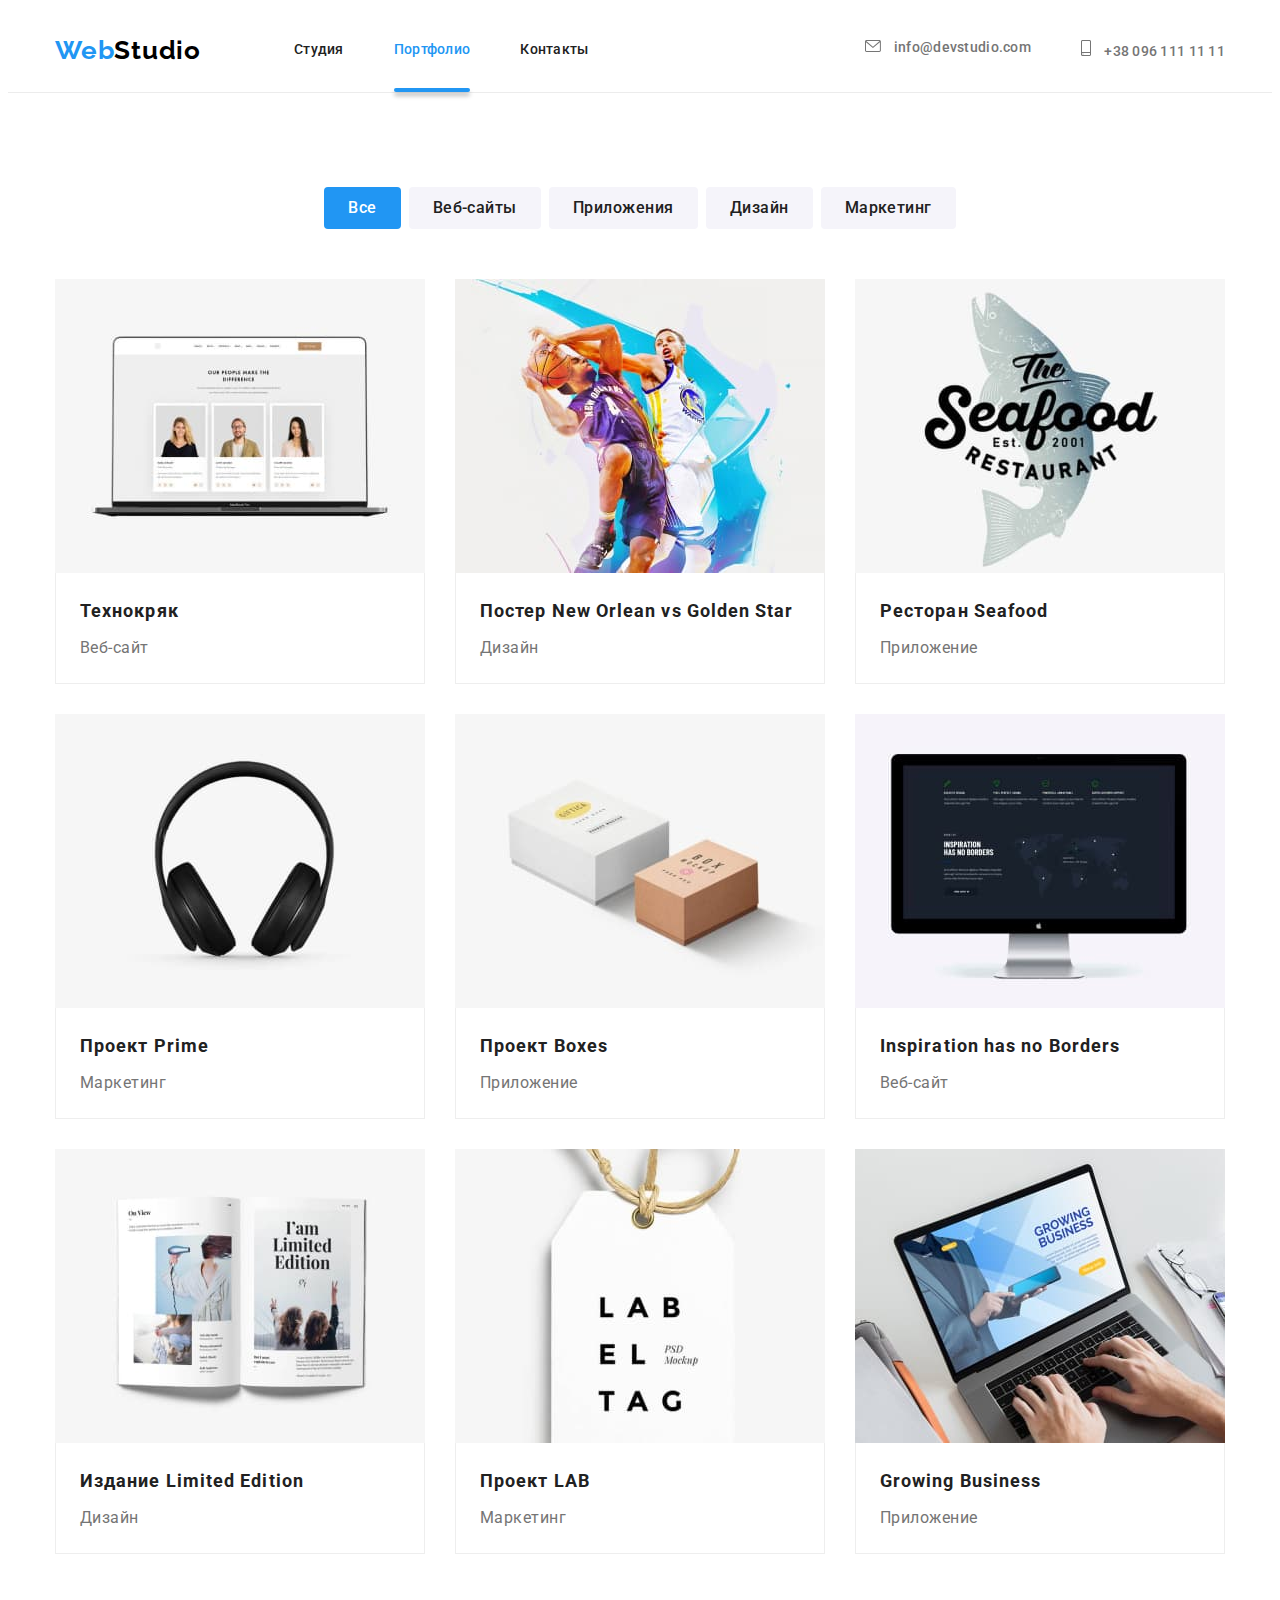
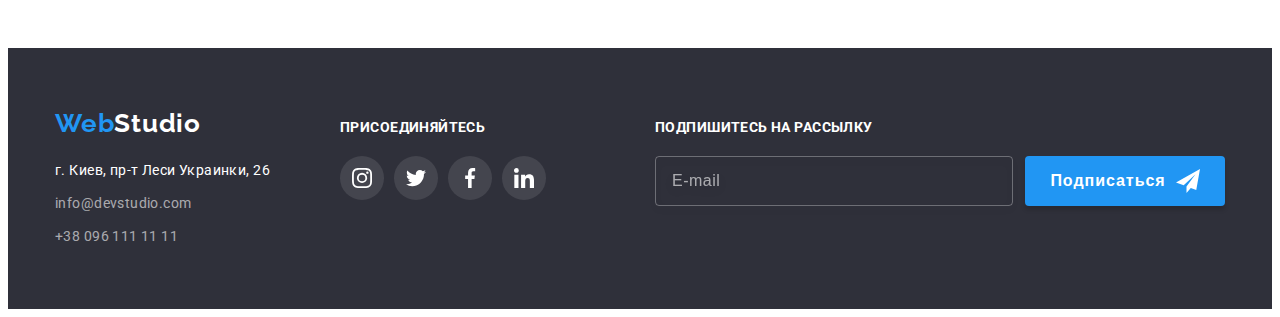
==== portfolio.html @ d6e1f1ae "add footer-form, form-icons" ====
<!DOCTYPE html>
<html lang="ru">
  <head>
    <meta charset="UTF-8" />
    <meta http-equiv="X-UA-Compatible" content="IE=edge" />
    <meta name="viewport" content="width=device-width, initial-scale=1.0" />
    <link rel="preconnect" href="https://fonts.googleapis.com" />
    <link rel="preconnect" href="https://fonts.gstatic.com" crossorigin />
    <link
      href="https://fonts.googleapis.com/css2?family=Raleway:wght@700&family=Roboto:wght@400;500;700;900&display=swap"
      rel="stylesheet"
    />
    <link
      rel="stylesheet"
      href="https://cdnjs.cloudflare.com/ajax/libs/modern-normalize/1.1.0/modern-normalize.min.css"
      integrity="sha512-wpPYUAdjBVSE4KJnH1VR1HeZfpl1ub8YT/NKx4PuQ5NmX2tKuGu6U/JRp5y+Y8XG2tV+wKQpNHVUX03MfMFn9Q=="
      crossorigin="anonymous"
      referrerpolicy="no-referrer"
    />
    <link rel="stylesheet" href="./css/styles.css" />
    <title>Web Studio</title>
  </head>
  <body>
    <header class="page-header">
      <div class="container header">
        <nav class="nav-header">
          <a href="" lang="en" class="logo"
            >Web<span class="logoend-header">Studio</span></a
          >
          <ul class="nav-list list">
            <li class="item">
              <a href="./index.html" class="link">Студия</a>
            </li>
            <li class="item">
              <a href="./portfolio.html" class="link current">Портфолио</a>
            </li>
            <li class="item"><a href="" class="link">Контакты</a></li>
          </ul>
        </nav>
        <ul class="contact-list list">
          <li class="item">
            <a href="mailto:info@devstudio.com" class="link">
              <svg class="contact-icon" width="16" height="12">
                <use href="./images/sprite.svg#icon-envelope"></use>
              </svg>
              info@devstudio.com
            </a>
          </li>
          <li class="item">
            <a href="tel:+38096111111" class="link">
              <svg class="contact-icon" width="10" height="16">
                <use href="./images/sprite.svg#icon-smartphone"></use>
              </svg>
              +38 096 111 11 11</a
            >
          </li>
        </ul>
      </div>
    </header>
    <main>
      <section class="section">
        <div class="container">
          <h1 class="visually-hidden">Our Projects</h1>
          <ul class="filter-list list">
            <li class="filter-list-item">
              <button type="button" class="button active">Все</button>
            </li>
            <li class="filter-list-item">
              <button type="button" class="button primary">Веб-сайты</button>
            </li>
            <li class="filter-list-item">
              <button type="button" class="button primary">Приложения</button>
            </li>
            <li class="filter-list-item">
              <button type="button" class="button primary">Дизайн</button>
            </li>
            <li class="filter-list-item">
              <button type="button" class="button primary">Маркетинг</button>
            </li>
          </ul>
          <ul class="projects-list list">
            <li class="projects-item">
              <a class="projects-link link" href="">
                <div class="projects-thumb">
                  <img
                    class="projects-card"
                    src="./images/projects-img-1.jpg"
                    alt="Главная страница сайта Технокряк"
                    width="370"
                    height="294"
                  />
                  <div class="projects-overlay">
                    <p class="overlay-description">
                      Ресурс предлагает комплексные предложения с разным уровнем
                      функционала и сервисов. Все это позволит посетителю
                      получить исчерпывающие сведения о компании или частном
                      лице.
                    </p>
                  </div>
                </div>
                <div class="project-description">
                  <h2 class="project-name">Технокряк</h2>
                  <p class="project-branch">Веб-сайт</p>
                </div>
              </a>
            </li>
            <li class="projects-item">
              <a class="projects-link link" href="">
                <div class="projects-thumb">
                  <img
                    class="projects-card"
                    src="./images/projects-img-2.jpg"
                    alt="Два баскетболиста в игре"
                    width="370"
                    height="294"
                  />
                  <div class="projects-overlay">
                    <p class="overlay-description">
                      Ресурс предлагает комплексные предложения с разным уровнем
                      функционала и сервисов. Все это позволит посетителю
                      получить исчерпывающие сведения о компании или частном
                      лице.
                    </p>
                  </div>
                </div>
                <div class="project-description">
                  <h2 class="project-name">
                    Постер <span lang="en">New Orlean vs Golden Star</span>
                  </h2>
                  <p class="project-branch">Дизайн</p>
                </div>
              </a>
            </li>
            <li class="projects-item">
              <a class="projects-link link" href="">
                <div class="projects-thumb">
                  <img
                    class="projects-card"
                    src="./images/projects-img-3.jpg"
                    alt="Логотип ресторана Seafood"
                    width="370"
                    height="294"
                  />
                  <div class="projects-overlay">
                    <p class="overlay-description">
                      Ресурс предлагает комплексные предложения с разным уровнем
                      функционала и сервисов. Все это позволит посетителю
                      получить исчерпывающие сведения о компании или частном
                      лице.
                    </p>
                  </div>
                </div>
                <div class="project-description">
                  <h2 class="project-name">
                    Ресторан <span lang="en">Seafood</span>
                  </h2>
                  <p class="project-branch">Приложение</p>
                </div>
              </a>
            </li>
            <li class="projects-item">
              <a class="projects-link link" href="">
                <div class="projects-thumb">
                  <img
                    class="projects-card"
                    src="./images/projects-img-4.jpg"
                    alt="Черные наушники"
                    width="370"
                    height="294"
                  />
                  <div class="projects-overlay">
                    <p class="overlay-description">
                      Ресурс предлагает комплексные предложения с разным уровнем
                      функционала и сервисов. Все это позволит посетителю
                      получить исчерпывающие сведения о компании или частном
                      лице.
                    </p>
                  </div>
                </div>
                <div class="project-description">
                  <h2 class="project-name">
                    Проект <span lang="en">Prime</span>
                  </h2>
                  <p class="project-branch">Маркетинг</p>
                </div>
              </a>
            </li>
            <li class="projects-item">
              <a class="projects-link link" href="">
                <div class="projects-thumb">
                  <img
                    class="projects-card"
                    src="./images/projects-img-5.jpg"
                    alt="Две коробочки"
                    width="370"
                    height="294"
                  />
                  <div class="projects-overlay">
                    <p class="overlay-description">
                      Ресурс предлагает комплексные предложения с разным уровнем
                      функционала и сервисов. Все это позволит посетителю
                      получить исчерпывающие сведения о компании или частном
                      лице.
                    </p>
                  </div>
                </div>
                <div class="project-description">
                  <h2 class="project-name">
                    Проект <span lang="en">Boxes</span>
                  </h2>
                  <p class="project-branch">Приложение</p>
                </div>
              </a>
            </li>
            <li class="projects-item">
              <a class="projects-link link" href="">
                <div class="projects-thumb">
                  <img
                    class="projects-card"
                    src="./images/projects-img-6.jpg"
                    alt="Главная страница сайта Inspiration"
                    width="370"
                    height="294"
                  />
                  <div class="projects-overlay">
                    <p class="overlay-description">
                      Ресурс предлагает комплексные предложения с разным уровнем
                      функционала и сервисов. Все это позволит посетителю
                      получить исчерпывающие сведения о компании или частном
                      лице.
                    </p>
                  </div>
                </div>
                <div class="project-description">
                  <h2 lang="en" class="project-name">
                    Inspiration has no Borders
                  </h2>
                  <p class="project-branch">Веб-сайт</p>
                </div>
              </a>
            </li>
            <li class="projects-item">
              <a class="projects-link link" href="">
                <div class="projects-thumb">
                  <img
                    class="projects-card"
                    src="./images/projects-img-7.jpg"
                    alt="Открытая книга"
                    width="370"
                    height="294"
                  />
                  <div class="projects-overlay">
                    <p class="overlay-description">
                      Ресурс предлагает комплексные предложения с разным уровнем
                      функционала и сервисов. Все это позволит посетителю
                      получить исчерпывающие сведения о компании или частном
                      лице.
                    </p>
                  </div>
                </div>
                <div class="project-description">
                  <h2 class="project-name">
                    Издание <span lang="en">Limited Edition</span>
                  </h2>
                  <p class="project-branch">Дизайн</p>
                </div>
              </a>
            </li>
            <li class="projects-item">
              <a class="projects-link link" href="">
                <div class="projects-thumb">
                  <img
                    class="projects-card"
                    src="./images/projects-img-8.jpg"
                    alt="Бирка с логотипом LAB"
                    width="370"
                    height="294"
                  />
                  <div class="projects-overlay">
                    <p class="overlay-description">
                      Ресурс предлагает комплексные предложения с разным уровнем
                      функционала и сервисов. Все это позволит посетителю
                      получить исчерпывающие сведения о компании или частном
                      лице.
                    </p>
                  </div>
                </div>
                <div class="project-description">
                  <h2 class="project-name">
                    Проект <span lang="en">LAB</span>
                  </h2>
                  <p class="project-branch">Маркетинг</p>
                </div>
              </a>
            </li>
            <li class="projects-item">
              <a class="projects-link link" href="">
                <div class="projects-thumb">
                  <img
                    class="projects-card"
                    src="./images/projects-img-9.jpg"
                    alt="Ноутбук с открытой страниецей приложения"
                    width="370"
                    height="294"
                  />
                  <div class="projects-overlay">
                    <p class="overlay-description">
                      Ресурс предлагает комплексные предложения с разным уровнем
                      функционала и сервисов. Все это позволит посетителю
                      получить исчерпывающие сведения о компании или частном
                      лице.
                    </p>
                  </div>
                </div>
                <div class="project-description">
                  <h2 class="project-name" lang="en">Growing Business</h2>
                  <p class="project-branch">Приложение</p>
                </div>
              </a>
            </li>
          </ul>
        </div>
      </section>
    </main>
    <footer class="footer">
      <div class="container footer-contacts">
        <div class="footer-addresses">
          <a href="" lang="en" class="logo footer-logo"
            >Web<span class="logoend-footer">Studio</span></a
          >
          <address class="address-list">
            <ul class="list">
              <li class="address-link">
                <a href="" class="address address-item"
                  >г. Киев, пр-т Леси Украинки, 26</a
                >
              </li>
              <li class="address-link">
                <a href="mailto:info@devstudio.com" class="address"
                  >info@devstudio.com</a
                >
              </li>
              <li class="address-link">
                <a href="tel:+38096111111" class="address">+38 096 111 11 11</a>
              </li>
            </ul>
          </address>
        </div>
        <div class="social-links">
          <strong class="social-links-title">Присоединяйтесь</strong>
          <ul class="social-links-list list">
            <li class="social-links-item">
              <a href="" class="social-links-link">
                <svg class="social-links-icon" width="20" height="20">
                  <use href="./images/sprite.svg#icon-instagram"></use>
                </svg>
              </a>
            </li>
            <li class="social-links-item">
              <a href="" class="social-links-link">
                <svg class="team-contacts-icon" width="20" height="20">
                  <use href="./images/sprite.svg#icon-twitter"></use>
                </svg>
              </a>
            </li>
            <li class="social-links-item">
              <a href="" class="social-links-link">
                <svg class="team-contacts-icon" width="20" height="20">
                  <use href="./images/sprite.svg#icon-facebook"></use>
                </svg>
              </a>
            </li>
            <li class="social-links-item">
              <a href="" class="social-links-link">
                <svg class="team-contacts-icon" width="20" height="20">
                  <use href="./images/sprite.svg#icon-linkedin"></use>
                </svg>
              </a>
            </li>
          </ul>
        </div>
        <div class="subscribe">
          <strong class="subscribe-title">Подпишитесь на рассылку</strong>
          <form class="subscribe-form">
            <input
              type="email"
              name="email"
              class="subscribe-input"
              placeholder="E-mail"
            />
            <button type="submit" class="subscribe-button">
              Подписаться
              <svg class="subscribe-icon" width="24" height="24">
                <use href="/images/sprite.svg#icon-send"></use>
              </svg>
            </button>
          </form>
        </div>
      </div>
    </footer>
  </body>
</html>
---- css/styles.css ----
/*--цвет заголовков #212121 */
/*--цвет текста #757575 */
/*--белый цвет #FFFFFF */
/*-- цвет акцента #2196F3 */
/*-- прозрачный белый футер rgba(255, 255, 255, 0.6) */
/* -- черный цвет #000000 */
/* фон герой, футер #2F303A */
/* доп.фон #F5F4FA */
:root {
  --primary-text-color: #757575;
  --secondary-text-color: #ffffff;
  --title-color: #212121;
  --accent-color: #2196f3;
  --logoend-color-header: #000000;
  --logoend-color-footer: #ffffff;
  --background-main-color: #ffffff;
  --background-second-color: #f5f4fa;
  --background-dark-color: #2f303a;
}

html {
  box-sizing: border-box;
}

*,
*::before,
*::after {
  box-sizing: inherit;
}

body {
  background-color: var(--background-main-color);
  color: var(--primary-text-color);
  font-family: "Roboto", sans-serif;
}

p {
  margin-top: 0;
  margin-bottom: 0;
}

h2,
h3 {
  margin-top: 0;
  margin-bottom: 0;
}

.list {
  padding: 0;
  margin: 0;
  list-style: none;
}

.link {
  text-decoration: none;
}

.visually-hidden {
  position: absolute;
  white-space: nowrap;
  width: 1px;
  height: 1px;
  overflow: hidden;
  border: 0;
  padding: 0;
  clip: rect(0 0 0 0);
  clip-path: inset(50%);
  margin: -1px;
}

.container {
  margin-right: auto;
  margin-left: auto;
  width: 1200px;
  padding-right: 15px;
  padding-left: 15px;
}

/* Page-header */

.page-header {
  border-bottom: 1px solid #ececec;
}

.header {
  display: flex;
  align-items: center;
}

.nav-header {
  display: flex;
  align-items: center;
}

.logo {
  margin-right: 93px;
  padding-top: 24px;
  padding-bottom: 24px;

  font-family: "Raleway";
  font-weight: 700;
  font-size: 26px;
  line-height: 1.19;
  letter-spacing: 0.03em;
  color: var(--accent-color);
  text-decoration: none;
}

.logoend-header {
  color: var(--logoend-color-header);
}

/* Site-nav */

.nav-list {
  display: flex;
  margin-bottom: 0;
}

.nav-list > .item:not(:last-child) {
  margin-right: 50px;
}

.nav-list .link {
  position: relative;
  display: block;
  padding-top: 32px;
  padding-bottom: 32px;
  font-weight: 500;
  font-size: 14px;
  line-height: 1.14;
  letter-spacing: 0.02em;
  color: var(--title-color);
  text-decoration: none;

  transition-property: color;
  transition-duration: 250ms;
  transition-timing-function: cubic-bezier(0.4, 0, 0.2, 1);
}

.nav-list .link:hover,
.nav-list .link:focus {
  color: var(--accent-color);
}

.nav-list .link.current {
  color: var(--accent-color);
}

.nav-list .link.current::after {
  position: absolute;
  left: 0;
  bottom: -2.5px;
  content: "";
  display: block;
  width: 100%;
  height: 4px;
  background-color: var(--accent-color);
  border-radius: 2px;
  box-shadow: 0px 4px 4px rgba(0, 0, 0, 0.25);
}

/* Contacts */

.contact-list {
  display: flex;
  margin-left: auto;
}

.contact-list > .item:not(:last-child) {
  margin-right: 50px;
}

.contact-list .link {
  display: block;
  padding-top: 32px;
  padding-bottom: 32px;

  font-weight: 500;
  font-size: 14px;
  line-height: 1.14;
  letter-spacing: 0.02em;
  color: var(--primary-text-color);
  text-decoration: none;

  transition: color 250ms cubic-bezier(0.4, 0, 0.2, 1);
}

.contact-list .link:hover,
.contact-list .link:focus {
  color: var(--accent-color);
}

.contact-icon {
  margin-right: 10px;
  fill: currentColor;
}

/* Hero */

.hero {
  padding-top: 200px;
  padding-bottom: 200px;
  background-color: var(--background-dark-color);
  text-align: center;
  border-top: 0;
}

.hero.overlay {
  max-width: 1600px;
  height: 600px;
  background-image: linear-gradient(
      to right,
      rgba(47, 48, 58, 0.4),
      rgba(47, 48, 58, 0.4)
    ),
    url(../images/hero-bgimage.jpg);
  background-position: center;
  background-repeat: no-repeat;
  background-size: cover;
  margin: auto;
  border-top: 0;
}

.hero-title {
  margin-top: 0;
  margin-bottom: 30px;
  margin-left: auto;
  margin-right: auto;
  width: 696px;

  font-weight: 900;
  font-size: 44px;
  line-height: 1.36;
  letter-spacing: 0.06em;
  text-transform: uppercase;
  color: var(--secondary-text-color);
}

/* Features */

.features {
  display: flex;
}

.features-item {
  width: 270px;
}

.features-item + .features-item {
  margin-left: 30px;
}

.thumb {
  display: flex;
  justify-content: center;
  align-items: center;
  margin-bottom: 30px;
  height: 120px;
  background-color: var(--background-second-color);
}

/* .features-item::before {
  display: block;
  content: "";
  height: 120px;
  margin-bottom: 30px;
  background-repeat: no-repeat;
  background-position: center;
  background-color: var(--background-second-color);
}

.icon-antenna::before {
  background-image: url(../images/antenna-1.svg);
}

.icon-clock::before {
  background-image: url(../images/clock-1.svg);
}

.icon-diagram::before {
  background-image: url(../images/diagram-1.svg);
}

.icon-astronaut::before {
  background-image: url(../images/astronaut-1.svg);
} */

.features-title {
  margin-top: 0;
  margin-bottom: 10px;

  font-weight: 700;
  font-size: 14px;
  line-height: 1.14;
  letter-spacing: 0.03em;
  text-transform: uppercase;
  color: var(--title-color);
}

.features-text {
  font-family: "Roboto";
  font-style: normal;
  font-weight: 400;
  font-size: 14px;
  line-height: 1.71;
  letter-spacing: 0.03em;
  color: var(--primary-text-color);
}

/* Section */

.section {
  padding-top: 94px;
  padding-bottom: 94px;
}

.section-title {
  margin-top: 0;
  margin-bottom: 50px;

  font-weight: 700;
  font-size: 36px;
  line-height: 1.17;
  text-align: center;
  letter-spacing: 0.03em;
  color: var(--title-color);
}

/* Activities */

.section.activities {
  padding-top: 0;
}

.activities-list {
  display: flex;
}

.activities-item {
  position: relative;
}

.activities-item:not(:last-child) {
  margin-right: 30px;
}

.activities-img {
  display: block;
}

.activities-label {
  position: absolute;
  bottom: 0;
  left: 0;
  content: "";
  width: 100%;
  height: 70px;

  display: flex;
  justify-content: center;
  align-items: center;

  font-weight: 700;
  font-size: 14px;
  line-height: 1.14px;
  letter-spacing: 0.03em;
  text-transform: uppercase;

  color: var(--secondary-text-color);
  background: rgba(47, 48, 58, 0.8);

  filter: drop-shadow(0px 4px 4px rgba(0, 0, 0, 0.25));
}

/* Team */

.team {
  background-color: var(--background-second-color);
}

.team-list {
  display: flex;
}

.team-item {
  background-color: var(--background-main-color);
  box-shadow: 0px 1px 3px rgba(0, 0, 0, 0.12), 0px 1px 1px rgba(0, 0, 0, 0.14),
    0px 2px 1px rgba(0, 0, 0, 0.2);
  border-radius: 0px 0px 4px 4px;
}

.team-item:not(:last-child) {
  margin-right: 30px;
}

.team-photo {
  display: block;
}

.team-text {
  padding: 30px 32px;
}

.team-title {
  margin-top: 0;
  margin-bottom: 10px;

  font-weight: 500;
  font-size: 16px;
  line-height: 1.19;
  text-align: center;
  letter-spacing: 0.03em;
  color: var(--title-color);
}

.team-job {
  margin-bottom: 16px;

  font-weight: 400;
  font-size: 16px;
  line-height: 1.19;
  text-align: center;
  letter-spacing: 0.03em;
  color: var(--primary-text-color);
}

.team-contacts {
  display: flex;
}

.team-contacts-item {
  width: 44px;
  height: 44px;
}

.team-contacts-item:not(:last-child) {
  margin-right: 10px;
}

.team-contacts-link {
  display: flex;
  width: 100%;
  height: 100%;
  justify-content: center;
  align-items: center;
  border-radius: 50%;
  cursor: pointer;

  color: #afb1b8;

  transition: background-color 250ms cubic-bezier(0.4, 0, 0.2, 1),
    color 250ms cubic-bezier(0.4, 0, 0.2, 1);
}

.team-contacts-link:hover,
.team-contacts-link:focus {
  background-color: var(--accent-color);
  color: var(--secondary-text-color);
}

.team-contacts-icon {
  fill: currentColor;
}

/* Button */

.button {
  display: inline-block;
  border-radius: 4px;
  border-color: transparent;
  padding: 6px 22px;

  color: var(--title-color);
  background-color: var(--background-second-color);
  text-decoration: none;
  font-family: inherit;
  cursor: pointer;
}

.button.secondary {
  min-width: 200px;
  padding: 10px 32px;

  color: var(--secondary-text-color);
  background-color: var(--accent-color);

  font-weight: 700;
  font-size: 16px;
  line-height: 1.88;
  letter-spacing: 0.06em;
  text-align: center;

  transition: background-color 250ms cubic-bezier(0.4, 0, 0.2, 1);
  /* display: flex;
  align-items: center;
   */
}

.secondary:hover,
.secondary:focus {
  background-color: #188ce8;
}

/* Clients */

.clients-list {
  display: flex;
}

.clients-item {
  width: 170px;
  height: 92px;
}

.clients-item:not(:last-child) {
  margin-right: 30px;
}

.clients-link {
  display: flex;
  justify-content: center;
  align-items: center;
  width: 100%;
  height: 100%;
  border: 1px solid #afb1b8;
  border-radius: 4px;
  color: #afb1b8;

  transition: border 250ms cubic-bezier(0.4, 0, 0.2, 1),
    color 250ms cubic-bezier(0.4, 0, 0.2, 1);
}

.clients-link:hover,
.clients-link:focus {
  border: 1px solid var(--accent-color);
  color: var(--accent-color);
}

.clients-icon {
  fill: currentColor;
}

/* .clients-icon:hover,
.clients-icon:focus {
  fill: var(--accent-color);
} */

/* Footer */

.footer {
  padding-top: 60px;
  padding-bottom: 60px;
  background-color: var(--background-dark-color);
}

.footer-contacts {
  display: flex;
  align-items: baseline;
}

.footer-addresses {
  margin-right: 70px;
}

.footer-logo {
  display: block;
  margin-right: 0;
  margin-bottom: 20px;
  padding-top: 0;
  padding-bottom: 0;
}

.logoend-footer {
  color: var(--logoend-color-footer);
}

.address-link:not(:last-child) {
  margin-bottom: 9px;
}
.address {
  font-style: normal;
  font-size: 14px;
  line-height: 1.71;
  letter-spacing: 0.03em;
  color: rgba(255, 255, 255, 0.6);
  text-decoration: none;

  transition: color 250ms cubic-bezier(0.4, 0, 0.2, 1);
}

.address-item {
  margin-top: 0;

  color: var(--secondary-text-color);
  text-decoration: none;
}

.address:hover,
.address:focus {
  color: var(--accent-color);
}

/* .social-links {
  display: flex;
  align-items: baseline;
} */

.social-links > .social-links-title,
.subscribe > .subscribe-title {
  font-family: "Roboto";
  font-style: normal;
  font-weight: 700;
  font-size: 14px;
  line-height: 1.14;
  letter-spacing: 0.03em;
  text-transform: uppercase;
  color: var(--secondary-text-color);
}

.social-links-list {
  display: flex;
  margin-top: 20px;
}

.social-links-item {
  width: 44px;
  height: 44px;
}

.social-links-item:not(:last-child) {
  margin-right: 10px;
}

.social-links-link {
  display: flex;
  width: 100%;
  height: 100%;
  justify-content: center;
  align-items: center;
  background-color: rgba(255, 255, 255, 0.1);
  border-radius: 50%;
  color: var(--secondary-text-color);

  transition: background-color 250ms cubic-bezier(0.4, 0, 0.2, 1);
}

.social-links-link:hover,
.social-links-link:focus {
  background-color: var(--accent-color);
}

.social-links-icon {
  fill: currentColor;
}

/* .instagram {
  background-image: url(../images/instagram-footer.svg);
}

.twitter {
  background-image: url(../images/twitter-footer.svg);
}

.facebook {
  background-image: url(../images/facebook-footer.svg);
}

.linkedin {
  background-image: url(../images/linkedin-footer.svg);
} */

.subscribe {
  margin-left: auto;
}

.subscribe-form {
  display: flex;
  margin-top: 20px;
}

.subscribe-input {
  width: 358px;
  height: 50px;
  margin-right: 12px;
  padding-left: 16px;

  background-color: transparent;
  border: 1px solid rgba(255, 255, 255, 0.3);
  filter: drop-shadow(0px 4px 4px rgba(0, 0, 0, 0.15));
  border-radius: 4px;
}

.subscribe-input::placeholder {
  font-size: 16px;
  line-height: 1.25;
  letter-spacing: 0.03em;

  color: rgba(255, 255, 255, 0.6);
}

.subscribe-button {
  display: flex;
  justify-content: center;
  align-items: center;
  text-align: center;
  width: 200px;
  height: 50px;
  padding: 0;
  border: 0;

  font-weight: 700;
  font-size: 16px;
  line-height: 1.88;
  letter-spacing: 0.06em;

  background-color: var(--accent-color);
  color: var(--secondary-text-color);
  border-style: none;
  box-shadow: 0px 4px 4px rgba(0, 0, 0, 0.15);
  border-radius: 4px;
}

.subscribe-icon {
  margin-left: 10px;
}

/* Portfolio */

.filter-list {
  display: flex;
  margin-bottom: 50px;
  justify-content: center;
}

.filter-list-item:not(:last-child) {
  margin-right: 8px;
}

.button.active {
  background-color: var(--accent-color);
  font-weight: 500;
  font-size: 16px;
  line-height: 1.62;
  text-align: center;
  letter-spacing: 0.03em;
  color: var(--secondary-text-color);

  transition: box-shadow 250ms cubic-bezier(0.4, 0, 0.2, 1);
}

.button.primary {
  font-weight: 500;
  font-size: 16px;
  line-height: 1.62;
  text-align: center;
  letter-spacing: 0.03em;
  color: var(--title-color);

  transition: background-color 250ms cubic-bezier(0.4, 0, 0.2, 1),
    color 250ms cubic-bezier(0.4, 0, 0.2, 1),
    box-shadow 250ms cubic-bezier(0.4, 0, 0.2, 1);
}

.active:hover,
.active:focus {
  box-shadow: 0px 3px 1px rgba(0, 0, 0, 0.1), 0px 1px 2px rgba(0, 0, 0, 0.08);
}

.button.primary:hover,
.button.primary:focus {
  background-color: var(--accent-color);
  color: var(--secondary-text-color);
  box-shadow: 0px 3px 1px rgba(0, 0, 0, 0.1), 0px 1px 2px rgba(0, 0, 0, 0.08),
    0px 2px 2px rgba(0, 0, 0, 0.12);
}

.projects-list {
  display: flex;
  flex-wrap: wrap;
}

.projects-item {
  width: 370px;
  margin-right: 30px;
  margin-bottom: 30px;
}

.projects-link {
  display: block;

  transition: box-shadow 250ms cubic-bezier(0.4, 0, 0.2, 1);
}

.projects-link:hover,
.projects-link:focus {
  box-shadow: 0px 1px 1px rgba(0, 0, 0, 0.12), 0px 4px 4px rgba(0, 0, 0, 0.06),
    1px 4px 6px rgba(0, 0, 0, 0.16);
}

.projects-item:nth-child(3n) {
  margin-right: 0;
}

.projects-item:nth-last-child(-n + 3) {
  margin-bottom: 0;
}

.projects-thumb {
  position: relative;
  overflow: hidden;
}

.projects-overlay {
  position: absolute;
  width: 100%;
  height: 100%;
  top: 0;
  left: 0;
  background: rgba(33, 150, 243, 0.9);

  padding: 63px 24px;

  transform: translateY(101%);
  transition: transform 250ms cubic-bezier(0.4, 0, 0.2, 1);
}

.projects-link:hover .projects-overlay,
.projects-link:focus .projects-overlay {
  transform: translateY(0);
}

.projects-card {
  display: block;
}

.overlay-description {
  font-size: 18px;
  line-height: 1.56;
  letter-spacing: 0.03em;

  color: var(--secondary-text-color);
}

.project-description {
  padding: 20px 24px;
  border-left: 1px solid #eeeeee;
  border-right: 1px solid #eeeeee;
  border-bottom: 1px solid #eeeeee;
}

.project-name {
  margin-top: 0;
  margin-bottom: 4px;

  font-size: 18px;
  line-height: 2;
  letter-spacing: 0.06em;
  color: var(--title-color);
}

.project-branch {
  font-size: 16px;
  line-height: 1.88;
  letter-spacing: 0.03em;
  color: var(--primary-text-color);
}

/* Backdrop */

.backdrop {
  position: fixed;
  top: 0;
  left: 0;
  width: 100%;
  height: 100%;
  background: rgba(0, 0, 0, 0.2);

  transition: opacity 500ms cubic-bezier(0.4, 0, 0.2, 1),
    visibility 550ms cubic-bezier(0.4, 0, 0.2, 1);
}

.is-hidden {
  opacity: 0;
  visibility: hidden;
  pointer-events: none;
}

.backdrop.is-hidden .modal {
  transform: translate(-50%, -50%) scale(1.1);
}

.modal {
  position: absolute;
  top: 50%;
  left: 50%;
  transform: translate(-50%, -50%) scale(1);
  transition: transform 300ms cubic-bezier(0.4, 0, 0.2, 1);

  width: 528px;
  min-height: 581px;
  filter: drop-shadow(0px 4px 4px rgba(0, 0, 0, 0.25));
  border-radius: 4px;
  padding: 40px;

  background-color: var(--background-main-color);
}

.modal-title {
  margin-bottom: 12px;

  font-weight: 700;
  font-size: 20px;
  line-height: 1.15;
  text-align: center;
  letter-spacing: 0.03em;

  color: var(--title-color);
}

.btn-close {
  display: flex;
  justify-content: center;
  align-items: center;

  position: absolute;
  top: 8px;
  right: 8px;
  width: 30px;
  height: 30px;
  border-radius: 50%;
  background-color: var(--background-main-color);
  border: 1px solid rgba(0, 0, 0, 0.1);
  filter: drop-shadow(0px 4px 4px rgba(0, 0, 0, 0.25));
}

.close-icon {
  width: 11px;
  height: 11px;
}

.modal-input {
  width: 100%;
  height: 40px;
  margin-bottom: 10px;

  border: 1px solid rgba(33, 33, 33, 0.2);
  border-radius: 4px;
  background-color: transparent;
}
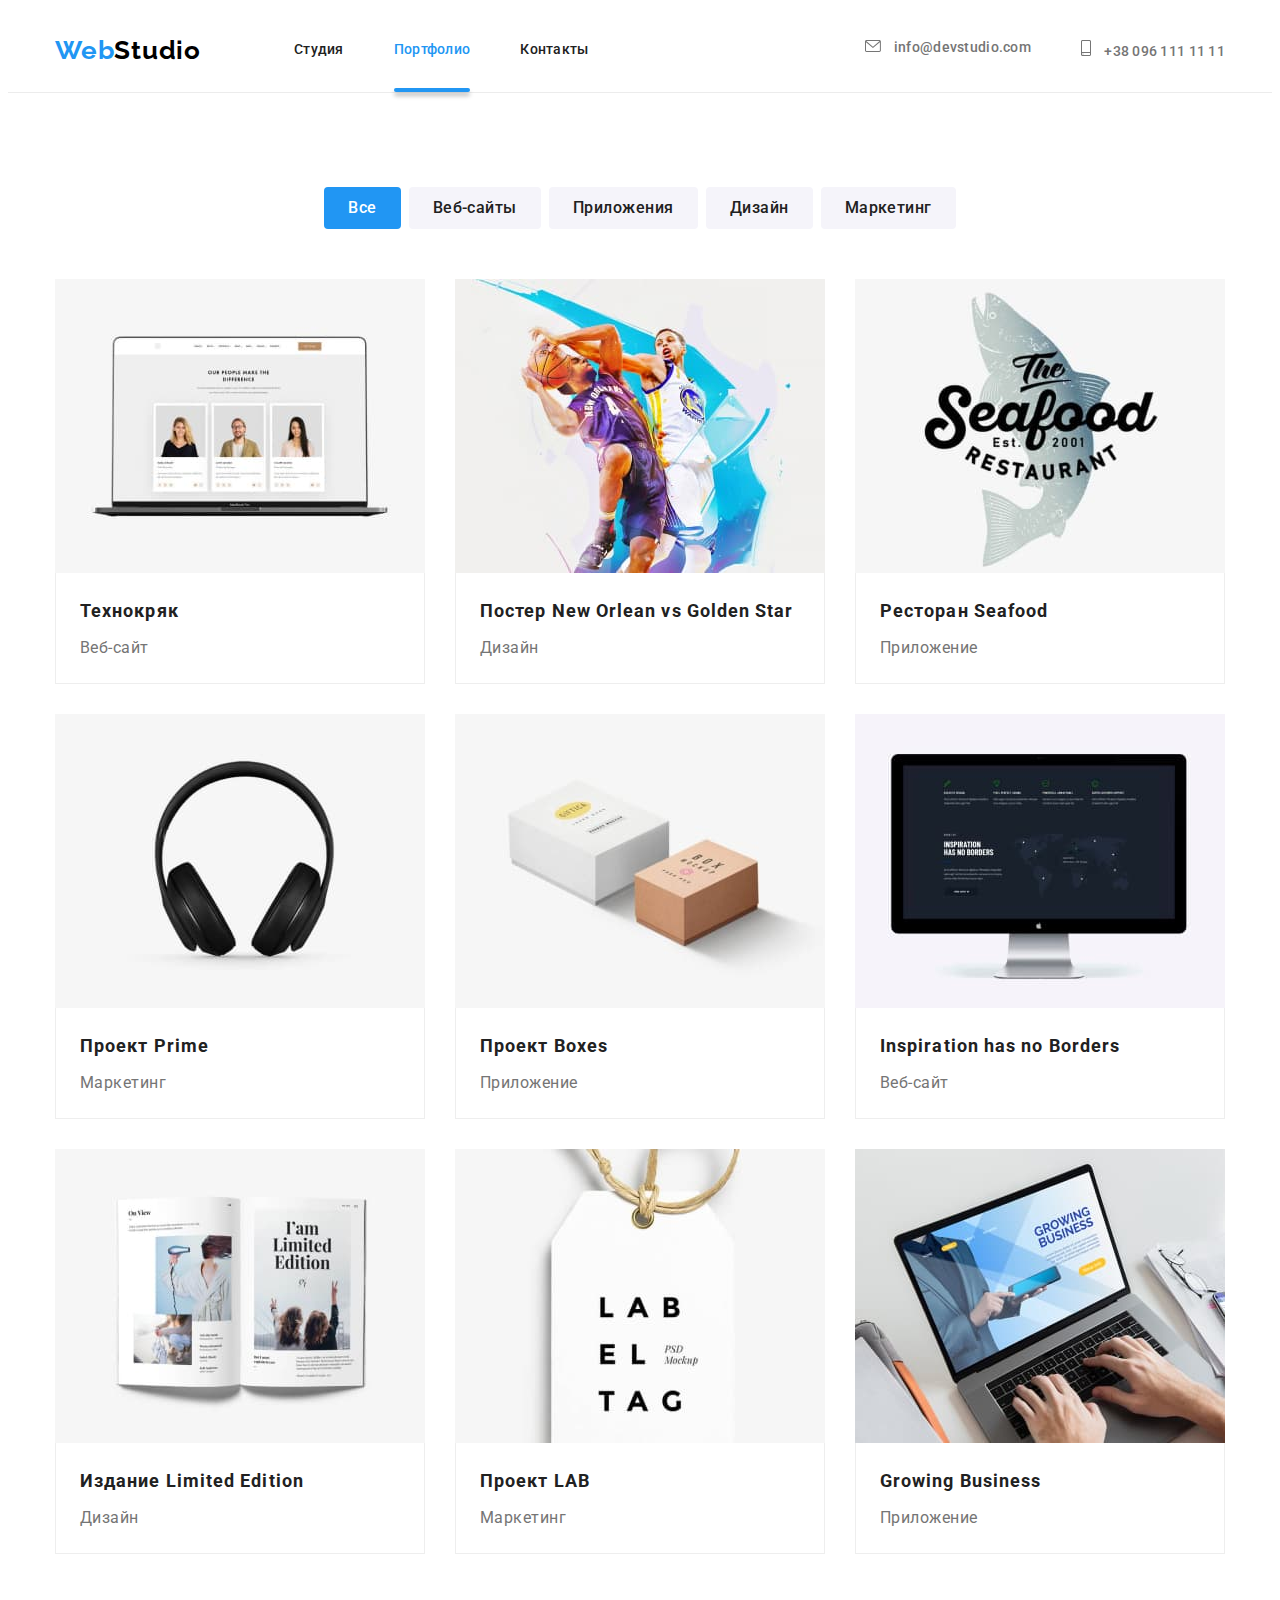
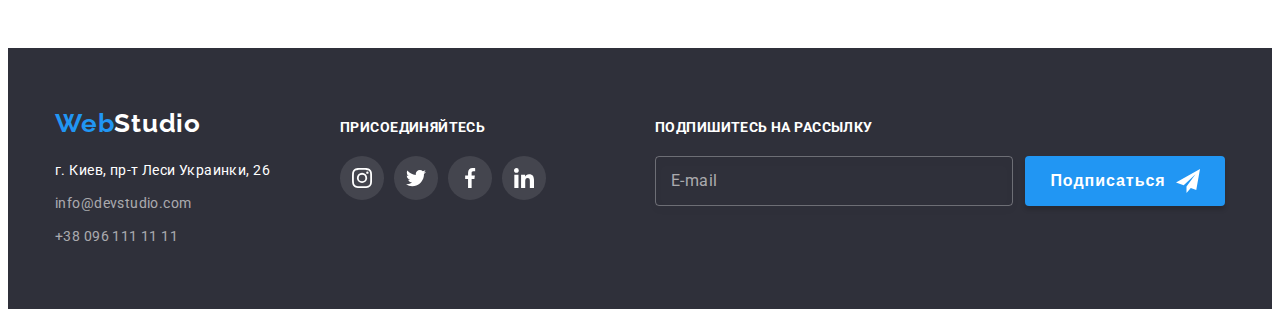
==== commit db197b9c: "add modal window&checkbox" ====
--- a/portfolio.html
+++ b/portfolio.html
@@ -382,12 +382,15 @@
         <div class="subscribe">
           <strong class="subscribe-title">Подпишитесь на рассылку</strong>
           <form class="subscribe-form">
-            <input
-              type="email"
-              name="email"
-              class="subscribe-input"
-              placeholder="E-mail"
-            />
+            <div class="form-field">
+              <label for="email" class="subscribe-label">E-mail</label>
+              <input
+                type="email"
+                name="email"
+                class="subscribe-input"
+                id="email"
+              />
+            </div>
             <button type="submit" class="subscribe-button">
               Подписаться
               <svg class="subscribe-icon" width="24" height="24">
--- a/css/styles.css
+++ b/css/styles.css
@@ -679,11 +679,29 @@
   margin-top: 20px;
 }
 
+.form-field {
+  position: relative;
+}
+
+.subscribe-label {
+  position: absolute;
+  top: 50%;
+  left: 16px;
+  transform: translateY(-50%);
+
+  font-size: 16px;
+  line-height: 1.25;
+  letter-spacing: 0.03em;
+
+  color: rgba(255, 255, 255, 0.6);
+}
+
 .subscribe-input {
   width: 358px;
   height: 50px;
   margin-right: 12px;
-  padding-left: 16px;
+  padding-left: 75px;
+  color: var(--secondary-text-color);
 
   background-color: transparent;
   border: 1px solid rgba(255, 255, 255, 0.3);
@@ -691,18 +709,14 @@
   border-radius: 4px;
 }
 
-.subscribe-input::placeholder {
-  font-size: 16px;
-  line-height: 1.25;
-  letter-spacing: 0.03em;
-
-  color: rgba(255, 255, 255, 0.6);
-}
-
 .subscribe-button {
   display: flex;
   justify-content: center;
   align-items: center;
+}
+
+.subscribe-button,
+.modal-button {
   text-align: center;
   width: 200px;
   height: 50px;
@@ -939,12 +953,137 @@
   height: 11px;
 }
 
+.modal-label {
+  display: block;
+  margin-bottom: 4px;
+
+  font-size: 12px;
+  line-height: 1.17;
+  letter-spacing: 0.01em;
+
+  color: var(--primary-text-color);
+}
+
+.modal-field {
+  margin-bottom: 10px;
+}
+
+.modal-field:nth-child(4) {
+  margin-bottom: 20px;
+}
+
+.modal-field:nth-child(5) {
+  margin-bottom: 30px;
+}
+
+.input-wrap {
+  position: relative;
+}
+
 .modal-input {
   width: 100%;
   height: 40px;
-  margin-bottom: 10px;
+  padding-left: 42px;
 
   border: 1px solid rgba(33, 33, 33, 0.2);
   border-radius: 4px;
   background-color: transparent;
-}
+  outline: transparent;
+
+  transition: border-color 250ms cubic-bezier(0.4, 0, 0.2, 1),
+    fill 250ms cubic-bezier(0.4, 0, 0.2, 1);
+}
+
+.modal-input:focus,
+.modal-comment:focus {
+  border-color: var(--accent-color);
+}
+
+.modal-input:focus + .input-icon {
+  fill: var(--accent-color);
+}
+
+.input-icon {
+  position: absolute;
+  left: 12px;
+  top: 50%;
+  transform: translateY(-50%);
+}
+
+.modal-comment {
+  width: 100%;
+  height: 120px;
+  padding: 12px 16px;
+  resize: none;
+  outline: transparent;
+
+  border: 1px solid rgba(33, 33, 33, 0.2);
+  border-radius: 4px;
+  background-color: transparent;
+
+  transition: border-color 250ms cubic-bezier(0.4, 0, 0.2, 1);
+}
+
+.modal-comment:focus {
+  border-color: var(--accent-color);
+}
+
+.modal-comment::placeholder {
+  font-size: 12px;
+  line-height: 1.17;
+  letter-spacing: 0.01em;
+
+  color: rgba(117, 117, 117, 0.5);
+}
+
+.check-input:checked + .check-icon {
+  background-image: url("../images/icon-check.svg");
+  /* background-color: #2196f3;
+  background-size: contain;
+  background-origin: border-box; */
+}
+
+.check-label {
+  display: flex;
+  align-items: center;
+
+  font-size: 14px;
+  line-height: 1.71;
+  letter-spacing: 0.03em;
+
+  color: var(--primary-text-color);
+}
+
+.check-icon {
+  width: 16px;
+  height: 15px;
+  margin-right: 7px;
+
+  background-image: url(../images/frame.svg);
+  background-repeat: no-repeat;
+  background-position: center;
+  background-size: contain;
+
+  transition: background-image 250ms cubic-bezier(0.4, 0, 0.2, 1);
+}
+
+.check-label a {
+  text-decoration-line: underline;
+
+  color: #2196f3;
+}
+
+.modal-button {
+  display: block;
+  margin-right: auto;
+  margin-left: auto;
+  cursor: pointer;
+
+  transition: background-color 250ms cubic-bezier(0.4, 0, 0.2, 1),
+    box-shadow 250ms cubic-bezier(0.4, 0, 0.2, 1);
+}
+
+.modal-button:hover {
+  background-color: #188ce8;
+  box-shadow: (0px 4px 4px rgba(0, 0, 0, 0.25));
+}
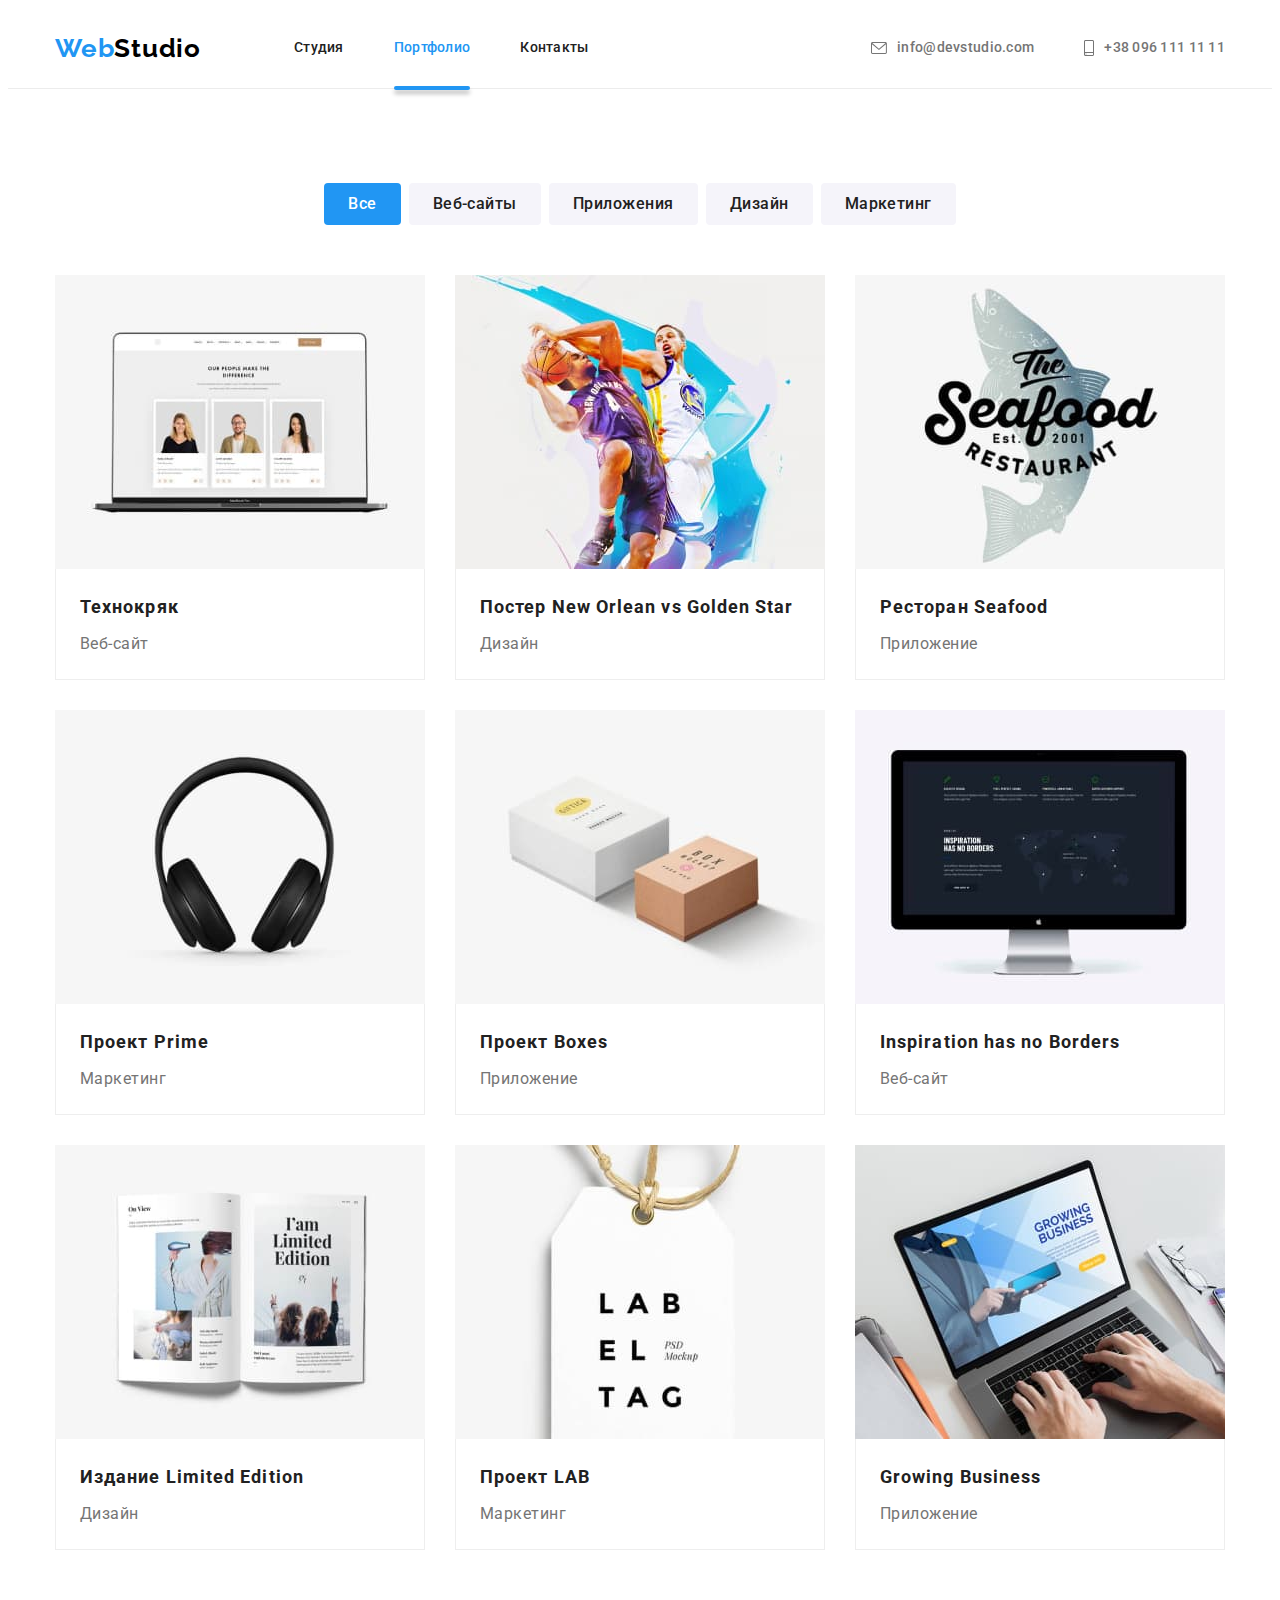
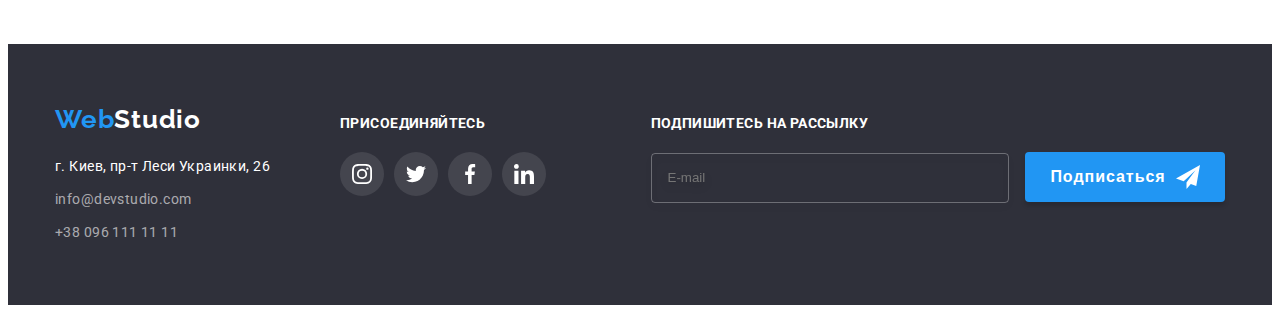
==== commit 67a6cd7f: "fix forms" ====
--- a/portfolio.html
+++ b/portfolio.html
@@ -382,19 +382,19 @@
         <div class="subscribe">
           <strong class="subscribe-title">Подпишитесь на рассылку</strong>
           <form class="subscribe-form">
-            <div class="form-field">
-              <label for="email" class="subscribe-label">E-mail</label>
+            <label class="subscribe-label">
               <input
                 type="email"
                 name="email"
                 class="subscribe-input"
-                id="email"
+                placeholder="E-mail"
+                required
               />
-            </div>
+            </label>
             <button type="submit" class="subscribe-button">
               Подписаться
               <svg class="subscribe-icon" width="24" height="24">
-                <use href="/images/sprite.svg#icon-send"></use>
+                <use href="./images/sprite.svg#icon-send"></use>
               </svg>
             </button>
           </form>
--- a/css/styles.css
+++ b/css/styles.css
@@ -172,7 +172,8 @@
 }
 
 .contact-list .link {
-  display: block;
+  display: flex;
+  align-items: center;
   padding-top: 32px;
   padding-bottom: 32px;
 
@@ -560,7 +561,6 @@
 }
 
 .footer-addresses {
-  margin-right: 70px;
 }
 
 .footer-logo {
@@ -601,10 +601,9 @@
   color: var(--accent-color);
 }
 
-/* .social-links {
-  display: flex;
-  align-items: baseline;
-} */
+.social-links {
+  margin-left: 70px;
+}
 
 .social-links > .social-links-title,
 .subscribe > .subscribe-title {
@@ -675,19 +674,18 @@
 }
 
 .subscribe-form {
-  display: flex;
+  /* position: relative; */
   margin-top: 20px;
 }
 
 .form-field {
-  position: relative;
 }
 
 .subscribe-label {
-  position: absolute;
+  /* position: absolute;
   top: 50%;
   left: 16px;
-  transform: translateY(-50%);
+  transform: translateY(-50%); */
 
   font-size: 16px;
   line-height: 1.25;
@@ -700,7 +698,7 @@
   width: 358px;
   height: 50px;
   margin-right: 12px;
-  padding-left: 75px;
+  padding-left: 16px;
   color: var(--secondary-text-color);
 
   background-color: transparent;
@@ -709,8 +707,12 @@
   border-radius: 4px;
 }
 
+.subscribe-input:focus + .subscribe-label {
+  visibility: hidden;
+}
+
 .subscribe-button {
-  display: flex;
+  display: inline-flex;
   justify-content: center;
   align-items: center;
 }
@@ -948,6 +950,11 @@
   filter: drop-shadow(0px 4px 4px rgba(0, 0, 0, 0.25));
 }
 
+.btn-close:hover .close-icon,
+.btn-close:focus .close-icon {
+  fill: var(--accent-color);
+}
+
 .close-icon {
   width: 11px;
   height: 11px;
@@ -990,8 +997,7 @@
   background-color: transparent;
   outline: transparent;
 
-  transition: border-color 250ms cubic-bezier(0.4, 0, 0.2, 1),
-    fill 250ms cubic-bezier(0.4, 0, 0.2, 1);
+  transition: border-color 250ms cubic-bezier(0.4, 0, 0.2, 1);
 }
 
 .modal-input:focus,
@@ -1008,6 +1014,8 @@
   left: 12px;
   top: 50%;
   transform: translateY(-50%);
+
+  transition: fill 250ms cubic-bezier(0.4, 0, 0.2, 1);
 }
 
 .modal-comment {
@@ -1036,6 +1044,10 @@
   color: rgba(117, 117, 117, 0.5);
 }
 
+.check-input:focus + .check-icon {
+  fill: #2196f3;
+}
+
 .check-input:checked + .check-icon {
   background-image: url("../images/icon-check.svg");
   /* background-color: #2196f3;
